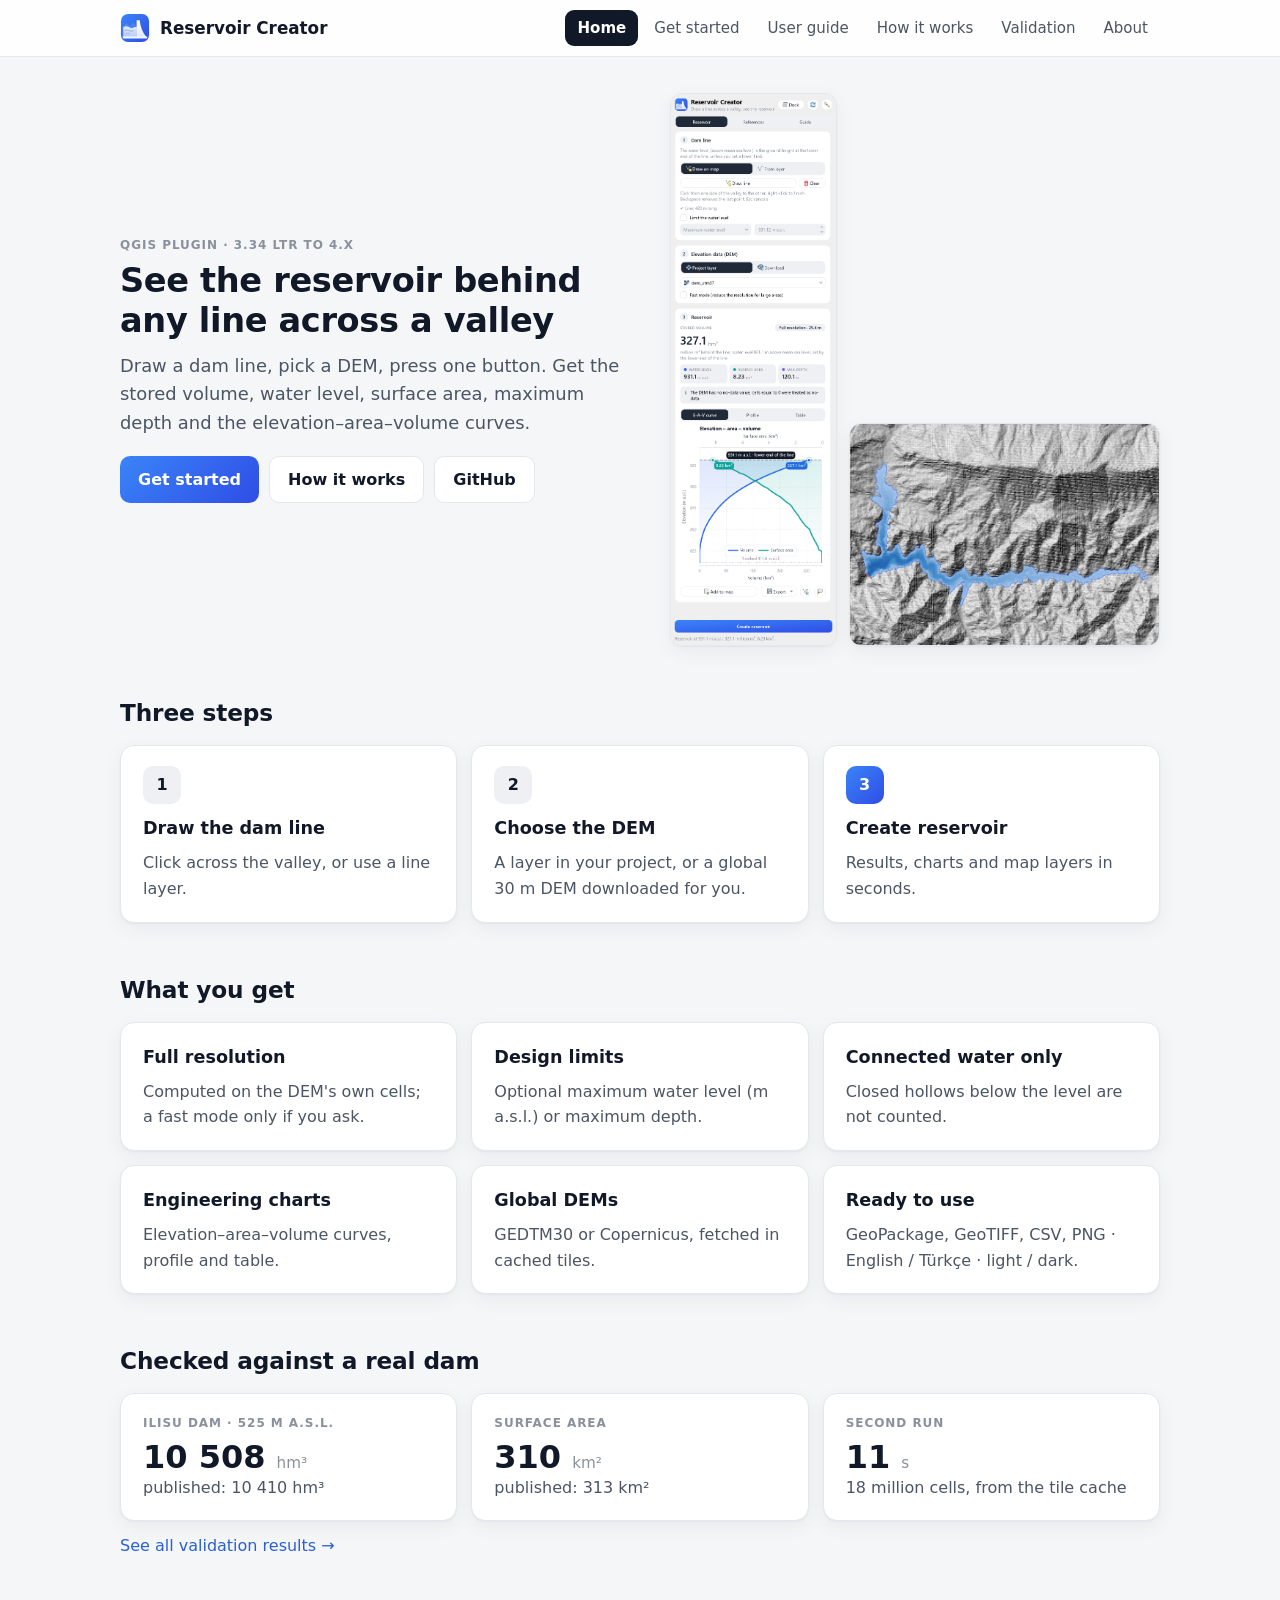
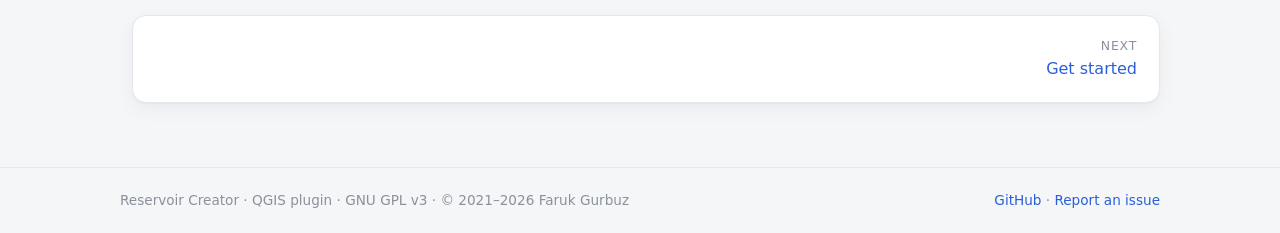
==== docs/index.html @ 97a5f7b3 "Add GitHub Pages documentation site; shorten README - docs/: six static pages (home, get started, us" ====
<!doctype html>
<html lang="en">
<head>
<meta charset="utf-8">
<meta name="viewport" content="width=device-width, initial-scale=1">
<title>Reservoir Creator</title>
<meta name="description" content="Draw a line across a valley in QGIS and get the reservoir behind it.">
<link rel="icon" href="assets/logo.svg" type="image/svg+xml">
<link rel="stylesheet" href="assets/style.css">
</head>
<body>
<header class="topbar"><div class="inner">
  <a class="brand" href="index.html"><img src="assets/logo.svg" alt="">Reservoir Creator</a>
  <nav class="nav"><a href="index.html" class="active">Home</a><a href="getting-started.html">Get started</a><a href="guide.html">User guide</a><a href="how-it-works.html">How it works</a><a href="validation.html">Validation</a><a href="about.html">About</a></nav>
</div></header>
<main>
<section class="hero">
  <div>
    <div class="eyebrow">QGIS plugin · 3.34 LTR to 4.x</div>
    <h1>See the reservoir behind any line across a valley</h1>
    <p class="lead">Draw a dam line, pick a DEM, press one button. Get the stored volume, water
    level, surface area, maximum depth and the elevation–area–volume curves.</p>
    <div class="actions">
      <a class="btn primary" href="getting-started.html">Get started</a>
      <a class="btn" href="how-it-works.html">How it works</a>
      <a class="btn" href="https://github.com/gurbuzf/reservoir_creator">GitHub</a>
    </div>
  </div>
  <div class="hero-art">
    <img src="images/panel_curve.png" alt="The Reservoir Creator panel">
    <img src="images/map.jpg" alt="A computed reservoir on a hillshade">
  </div>
</section>

<h2>Three steps</h2>
<div class="grid g3">
  <div class="card"><div class="ico">1</div><h3>Draw the dam line</h3>
    <p>Click across the valley, or use a line layer.</p></div>
  <div class="card"><div class="ico">2</div><h3>Choose the DEM</h3>
    <p>A layer in your project, or a global 30 m DEM downloaded for you.</p></div>
  <div class="card"><div class="ico accent">3</div><h3>Create reservoir</h3>
    <p>Results, charts and map layers in seconds.</p></div>
</div>

<h2>What you get</h2>
<div class="grid g3">
  <div class="card"><h3>Full resolution</h3><p>Computed on the DEM's own cells; a fast mode only if you ask.</p></div>
  <div class="card"><h3>Design limits</h3><p>Optional maximum water level (m a.s.l.) or maximum depth.</p></div>
  <div class="card"><h3>Connected water only</h3><p>Closed hollows below the level are not counted.</p></div>
  <div class="card"><h3>Engineering charts</h3><p>Elevation–area–volume curves, profile and table.</p></div>
  <div class="card"><h3>Global DEMs</h3><p>GEDTM30 or Copernicus, fetched in cached tiles.</p></div>
  <div class="card"><h3>Ready to use</h3><p>GeoPackage, GeoTIFF, CSV, PNG · English / Türkçe · light / dark.</p></div>
</div>

<h2>Checked against a real dam</h2>
<div class="grid g3">
  <div class="card"><div class="eyebrow">Ilısu Dam · 525 m a.s.l.</div>
    <div class="stat">10 508 <small>hm³</small></div><p>published: 10 410 hm³</p></div>
  <div class="card"><div class="eyebrow">Surface area</div>
    <div class="stat">310 <small>km²</small></div><p>published: 313 km²</p></div>
  <div class="card"><div class="eyebrow">Second run</div>
    <div class="stat">11 <small>s</small></div><p>18 million cells, from the tile cache</p></div>
</div>
<p style="margin-top:12px"><a href="validation.html">See all validation results →</a></p>
<div class="pager"><span></span><a class="card next" href="getting-started.html"><small>Next</small>Get started</a></div>
</main>
<footer><div class="inner">
  <span>Reservoir Creator · QGIS plugin · GNU GPL v3 · © 2021–2026 Faruk Gurbuz</span>
  <span><a href="https://github.com/gurbuzf/reservoir_creator">GitHub</a> · <a href="https://github.com/gurbuzf/reservoir_creator/issues">Report an issue</a></span>
</div></footer>
</body>
</html>
---- docs/assets/style.css ----
/* Reservoir Creator documentation - shared styles (light / dark) */
:root {
  --bg: #f5f6f8; --surface: #ffffff; --track: #eef0f3; --border: #e4e7eb;
  --ink: #111827; --ink2: #4b5563; --muted: #8a919c;
  --accent: #3a84f7; --accent2: #2f4de6; --accent-ink: #2a5fd6;
  --water: #2563eb; --area: #0fa39a; --earth: #b58b63; --warn: #e8a100;
  --code: #f3f4f6; --radius: 14px;
  --shadow: 0 1px 2px rgba(17, 24, 39, .04), 0 6px 20px rgba(17, 24, 39, .05);
}
@media (prefers-color-scheme: dark) {
  :root {
    --bg: #14171c; --surface: #1d2127; --track: #262b33; --border: #313740;
    --ink: #eef0f3; --ink2: #c2c7cf; --muted: #8b93a0;
    --accent: #4a8ff8; --accent2: #4059ee; --accent-ink: #7eb0fb;
    --water: #4f8df7; --area: #22b8ad; --code: #262b33;
    --shadow: 0 1px 2px rgba(0, 0, 0, .3), 0 6px 20px rgba(0, 0, 0, .25);
  }
}
* { box-sizing: border-box; }
html { scroll-behavior: smooth; }
body {
  margin: 0; background: var(--bg); color: var(--ink);
  font: 16px/1.6 "Segoe UI", Inter, system-ui, -apple-system, Roboto, Helvetica, Arial, sans-serif;
}
img { max-width: 100%; height: auto; display: block; }
a { color: var(--accent-ink); text-decoration: none; }
a:hover { text-decoration: underline; }
code { background: var(--code); padding: 1px 6px; border-radius: 6px; font-size: .9em; }
pre { background: var(--code); padding: 14px 16px; border-radius: 10px; overflow-x: auto;
      font-size: .88em; line-height: 1.5; margin: 0; }
pre code { background: none; padding: 0; }

/* top bar */
.topbar { position: sticky; top: 0; z-index: 10; background: color-mix(in srgb, var(--surface) 88%, transparent);
          backdrop-filter: blur(10px); border-bottom: 1px solid var(--border); }
.topbar .inner { max-width: 1080px; margin: 0 auto; padding: 10px 20px; display: flex;
                 align-items: center; gap: 18px; flex-wrap: wrap; }
.brand { display: flex; align-items: center; gap: 10px; font-weight: 700; color: var(--ink);
         font-size: 1.05rem; margin-right: auto; }
.brand:hover { text-decoration: none; }
.brand img { width: 30px; height: 30px; }
.nav { display: flex; gap: 4px; flex-wrap: wrap; }
.nav a { color: var(--ink2); padding: 6px 12px; border-radius: 9px; font-size: .94rem; }
.nav a:hover { background: var(--track); text-decoration: none; color: var(--ink); }
.nav a.active { background: var(--ink); color: var(--surface); font-weight: 600; }
.lang-hint { font-size: .8rem; color: var(--muted); }

/* page */
main { max-width: 1080px; margin: 0 auto; padding: 36px 20px 64px; }
.narrow { max-width: 820px; margin: 0 auto; }
h1 { font-size: 2.1rem; line-height: 1.2; margin: 0 0 10px; letter-spacing: -.01em; }
h2 { font-size: 1.45rem; margin: 48px 0 14px; letter-spacing: -.005em; }
h3 { font-size: 1.1rem; margin: 26px 0 8px; }
p { margin: 0 0 12px; color: var(--ink2); }
.lead { font-size: 1.12rem; color: var(--ink2); max-width: 720px; }
.eyebrow { text-transform: uppercase; letter-spacing: .08em; font-size: .75rem; font-weight: 700;
           color: var(--muted); margin-bottom: 6px; }
ul.clean { padding-left: 1.1rem; margin: 0 0 12px; color: var(--ink2); }
ul.clean li { margin: 3px 0; }

/* buttons */
.btn { display: inline-flex; align-items: center; gap: 8px; padding: 10px 18px; border-radius: 10px;
       font-weight: 600; border: 1px solid var(--border); color: var(--ink); background: var(--surface); }
.btn:hover { text-decoration: none; background: var(--track); }
.btn.primary { color: #fff; border: none; background: linear-gradient(135deg, var(--accent), var(--accent2)); }
.btn.primary:hover { filter: brightness(1.06); background: linear-gradient(135deg, var(--accent), var(--accent2)); }
.actions { display: flex; gap: 10px; flex-wrap: wrap; margin: 18px 0 0; }

/* hero */
.hero { display: grid; grid-template-columns: 1.05fr 1fr; gap: 36px; align-items: center; }
.hero-art { display: grid; grid-template-columns: 34% 1fr; gap: 12px; align-items: end; }
.hero-art img { border-radius: 12px; box-shadow: var(--shadow); border: 1px solid var(--border); }
@media (max-width: 860px) { .hero { grid-template-columns: 1fr; } }

/* cards and grids */
.card { background: var(--surface); border: 1px solid var(--border); border-radius: var(--radius);
        padding: 20px 22px; box-shadow: var(--shadow); }
.grid { display: grid; gap: 14px; }
.g2 { grid-template-columns: repeat(2, 1fr); }
.g3 { grid-template-columns: repeat(3, 1fr); }
@media (max-width: 760px) { .g2, .g3 { grid-template-columns: 1fr; } }
.card h3 { margin-top: 0; }
.card p:last-child { margin-bottom: 0; }
.ico { width: 38px; height: 38px; border-radius: 10px; display: grid; place-items: center;
       background: var(--track); color: var(--ink); font-weight: 700; margin-bottom: 10px; }
.ico.accent { background: linear-gradient(135deg, var(--accent), var(--accent2)); color: #fff; }

/* numbered steps */
.steps { counter-reset: s; display: grid; gap: 12px; }
.step { counter-increment: s; position: relative; padding: 16px 18px 16px 62px; }
.step::before { content: counter(s); position: absolute; left: 18px; top: 16px; width: 30px; height: 30px;
                border-radius: 50%; display: grid; place-items: center; font-weight: 700; font-size: .9rem;
                background: var(--ink); color: var(--surface); }
.step h3 { margin: 2px 0 4px; font-size: 1.02rem; }
.step p { margin: 0; }

/* figures */
figure { margin: 18px 0; }
figure img { border-radius: 12px; border: 1px solid var(--border); background: #fff; }
figcaption { font-size: .88rem; color: var(--muted); margin-top: 8px; text-align: center; }
.shots { display: grid; grid-template-columns: repeat(3, 1fr); gap: 14px; align-items: start; }
.shots figure { margin: 0; }
@media (max-width: 760px) { .shots { grid-template-columns: 1fr; } }
.flow { background: var(--surface); border: 1px solid var(--border); border-radius: var(--radius);
        padding: 18px; box-shadow: var(--shadow); overflow-x: auto; }
.flow svg { display: block; margin: 0 auto; max-width: 100%; height: auto; }

/* callouts, tables, formulas */
.note { border-radius: 12px; padding: 12px 16px; background: var(--track); color: var(--ink2);
        margin: 14px 0; font-size: .96rem; }
.note.warn { background: color-mix(in srgb, var(--warn) 14%, transparent); }
.note b { color: var(--ink); }
.formula { font-family: "Cambria Math", "STIX Two Math", "Times New Roman", serif; font-size: 1.12rem;
           background: var(--surface); border: 1px solid var(--border); border-radius: 12px;
           padding: 12px 16px; margin: 10px 0 14px; color: var(--ink); text-align: center; }
table { width: 100%; border-collapse: collapse; background: var(--surface); border-radius: 12px;
        overflow: hidden; border: 1px solid var(--border); font-size: .95rem; }
th, td { padding: 10px 14px; text-align: left; border-bottom: 1px solid var(--border); }
th { color: var(--muted); font-weight: 600; font-size: .85rem; text-transform: uppercase; letter-spacing: .04em; }
tr:last-child td { border-bottom: none; }
td.num { text-align: right; font-variant-numeric: tabular-nums; }
.stat { font-size: 2rem; font-weight: 700; color: var(--ink); line-height: 1.1; }
.stat small { font-size: .95rem; color: var(--muted); font-weight: 500; }
.chip { display: inline-block; padding: 2px 10px; border-radius: 999px; background: var(--track);
        color: var(--ink2); font-size: .82rem; font-weight: 600; margin: 0 4px 4px 0; }

/* page footer + prev/next */
.pager { display: flex; justify-content: space-between; gap: 12px; margin-top: 56px; flex-wrap: wrap; }
.pager a { flex: 1; min-width: 220px; }
.pager small { display: block; color: var(--muted); font-size: .78rem; text-transform: uppercase; letter-spacing: .06em; }
.pager .next { text-align: right; }
footer { border-top: 1px solid var(--border); color: var(--muted); font-size: .85rem; }
footer .inner { max-width: 1080px; margin: 0 auto; padding: 22px 20px; display: flex; gap: 14px;
                justify-content: space-between; flex-wrap: wrap; }

/* flowchart colours (used inside inline SVG) */
.fc-box { fill: var(--surface); stroke: var(--border); stroke-width: 1.5; }
.fc-user { fill: var(--track); stroke: none; }
.fc-key { fill: url(#fcgrad); stroke: none; }
.fc-dec { fill: var(--surface); stroke: var(--accent); stroke-width: 1.6; }
.fc-t { fill: var(--ink); font: 600 14px "Segoe UI", system-ui, sans-serif; }
.fc-s { fill: var(--muted); font: 12.5px "Segoe UI", system-ui, sans-serif; }
.fc-w { fill: #fff; font: 700 14px "Segoe UI", system-ui, sans-serif; }
.fc-ws { fill: rgba(255, 255, 255, .85); font: 12.5px "Segoe UI", system-ui, sans-serif; }
.fc-arrow { stroke: var(--muted); stroke-width: 1.6; fill: none; }
.fc-lbl { fill: var(--accent-ink); font: 700 12px "Segoe UI", system-ui, sans-serif; }
.fc-head { fill: var(--muted); font: 700 11.5px "Segoe UI", system-ui, sans-serif; letter-spacing: .08em; }

/* small screens: grid columns may shrink below their images' size; wide tables scroll */
.grid > *, .shots > *, .hero > *, .hero-art > * { min-width: 0; }
.g2 { grid-template-columns: repeat(2, minmax(0, 1fr)); }
.g3 { grid-template-columns: repeat(3, minmax(0, 1fr)); }
@media (max-width: 760px) {
  .g2, .g3 { grid-template-columns: minmax(0, 1fr); }
  h1 { font-size: 1.7rem; }
  table { display: block; overflow-x: auto; }
  .formula { font-size: 1rem; overflow-x: auto; }
}
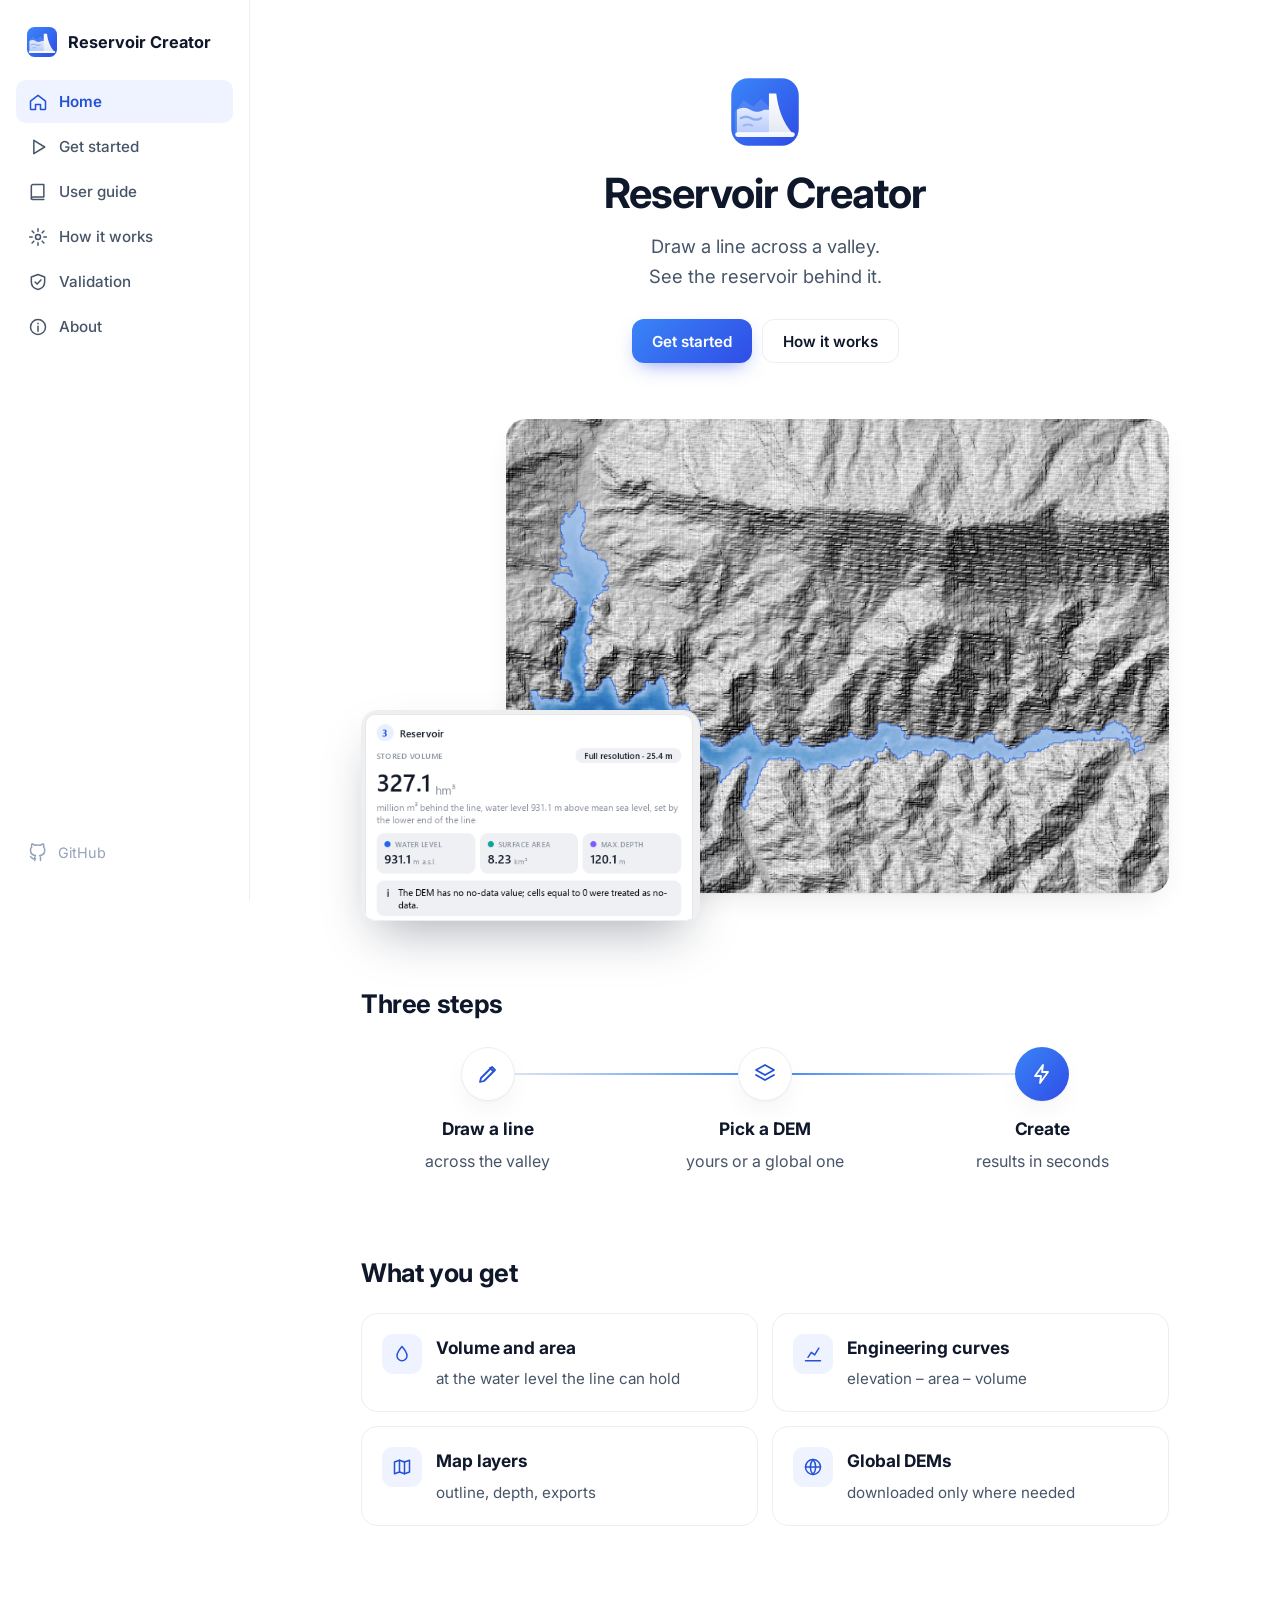
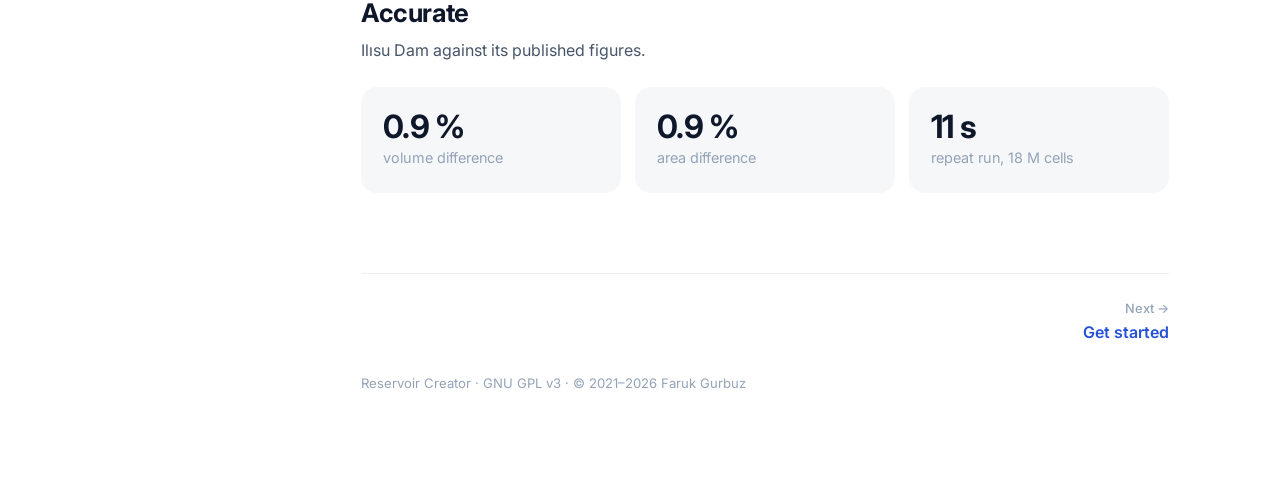
==== commit 0738a16d: "Coherent blue colour roles; docs site redesign; links to the site Plugin - One blue family: gradient" ====
--- a/docs/index.html
+++ b/docs/index.html
@@ -4,69 +4,60 @@
 <meta charset="utf-8">
 <meta name="viewport" content="width=device-width, initial-scale=1">
 <title>Reservoir Creator</title>
-<meta name="description" content="Draw a line across a valley in QGIS and get the reservoir behind it.">
+<meta name="description" content="Draw a line across a valley in QGIS and see the reservoir behind it.">
 <link rel="icon" href="assets/logo.svg" type="image/svg+xml">
+<link rel="preconnect" href="https://fonts.googleapis.com">
+<link rel="preconnect" href="https://fonts.gstatic.com" crossorigin>
+<link href="https://fonts.googleapis.com/css2?family=Inter:wght@400;500;600;700&display=swap" rel="stylesheet">
 <link rel="stylesheet" href="assets/style.css">
 </head>
 <body>
-<header class="topbar"><div class="inner">
-  <a class="brand" href="index.html"><img src="assets/logo.svg" alt="">Reservoir Creator</a>
-  <nav class="nav"><a href="index.html" class="active">Home</a><a href="getting-started.html">Get started</a><a href="guide.html">User guide</a><a href="how-it-works.html">How it works</a><a href="validation.html">Validation</a><a href="about.html">About</a></nav>
-</div></header>
-<main>
+<div class="shell">
+<aside class="side">
+  <a class="brand" href="index.html"><img src="assets/logo.svg" alt=""><span>Reservoir Creator</span></a>
+  <nav class="nav"><a href="index.html" class="active"><svg class="i" viewBox="0 0 24 24" aria-hidden="true"><path d="M3 11l9-7 9 7v9a1 1 0 0 1-1 1h-5v-6H9v6H4a1 1 0 0 1-1-1z"/></svg><span>Home</span></a><a href="getting-started.html"><svg class="i" viewBox="0 0 24 24" aria-hidden="true"><path d="M7 4l13 8-13 8z"/></svg><span>Get started</span></a><a href="guide.html"><svg class="i" viewBox="0 0 24 24" aria-hidden="true"><path d="M4 5a2 2 0 0 1 2-2h13v15H6a2 2 0 0 0-2 2z"/><path d="M4 20a2 2 0 0 0 2 1h13"/></svg><span>User guide</span></a><a href="how-it-works.html"><svg class="i" viewBox="0 0 24 24" aria-hidden="true"><circle cx="12" cy="12" r="3"/><path d="M12 2v3M12 19v3M2 12h3M19 12h3M4.9 4.9l2.1 2.1M17 17l2.1 2.1M19.1 4.9L17 7M7 17l-2.1 2.1"/></svg><span>How it works</span></a><a href="validation.html"><svg class="i" viewBox="0 0 24 24" aria-hidden="true"><path d="M12 3l8 3v6c0 5-3.5 8-8 9-4.5-1-8-4-8-9V6z"/><path d="M8.5 12l2.5 2.5 4.5-5"/></svg><span>Validation</span></a><a href="about.html"><svg class="i" viewBox="0 0 24 24" aria-hidden="true"><circle cx="12" cy="12" r="9"/><path d="M12 11v6M12 7.5v.5"/></svg><span>About</span></a></nav>
+  <div class="foot"><a href="https://github.com/gurbuzf/reservoir_creator"><svg class="i" viewBox="0 0 24 24" aria-hidden="true"><path d="M9 19c-4 1.5-4-2-6-2.5M15 21v-3.5a3 3 0 0 0-.9-2.4c3-.3 6-1.4 6-6.6a5 5 0 0 0-1.4-3.6 4.7 4.7 0 0 0-.1-3.6s-1.1-.3-3.7 1.4a12.7 12.7 0 0 0-6.6 0C5.7 1 4.6 1.3 4.6 1.3a4.7 4.7 0 0 0-.1 3.6A5 5 0 0 0 3 8.5c0 5.2 3 6.3 6 6.6a3 3 0 0 0-.9 2.3V21"/></svg>GitHub</a></div>
+</aside>
+<main class="page">
 <section class="hero">
-  <div>
-    <div class="eyebrow">QGIS plugin · 3.34 LTR to 4.x</div>
-    <h1>See the reservoir behind any line across a valley</h1>
-    <p class="lead">Draw a dam line, pick a DEM, press one button. Get the stored volume, water
-    level, surface area, maximum depth and the elevation–area–volume curves.</p>
-    <div class="actions">
-      <a class="btn primary" href="getting-started.html">Get started</a>
-      <a class="btn" href="how-it-works.html">How it works</a>
-      <a class="btn" href="https://github.com/gurbuzf/reservoir_creator">GitHub</a>
-    </div>
-  </div>
-  <div class="hero-art">
-    <img src="images/panel_curve.png" alt="The Reservoir Creator panel">
-    <img src="images/map.jpg" alt="A computed reservoir on a hillshade">
+  <img class="logo" src="assets/logo.svg" alt="">
+  <h1>Reservoir Creator</h1>
+  <p class="sub">Draw a line across a valley.<br>See the reservoir behind it.</p>
+  <div class="btns">
+    <a class="btn primary" href="getting-started.html">Get started</a>
+    <a class="btn" href="how-it-works.html">How it works</a>
   </div>
 </section>
+<div class="showcase">
+  <img class="map" src="images/map.jpg" alt="A reservoir computed on a hillshade">
+  <img class="float" src="images/crop_results.png" alt="The results in the panel">
+</div>
 
-<h2>Three steps</h2>
-<div class="grid g3">
-  <div class="card"><div class="ico">1</div><h3>Draw the dam line</h3>
-    <p>Click across the valley, or use a line layer.</p></div>
-  <div class="card"><div class="ico">2</div><h3>Choose the DEM</h3>
-    <p>A layer in your project, or a global 30 m DEM downloaded for you.</p></div>
-  <div class="card"><div class="ico accent">3</div><h3>Create reservoir</h3>
-    <p>Results, charts and map layers in seconds.</p></div>
+<h2 style="margin-top:96px">Three steps</h2>
+<div class="flow3">
+  <div><div class="bubble"><svg class="i" viewBox="0 0 24 24" aria-hidden="true"><path d="M4 20l4-1 11-11-3-3L5 16z"/><path d="M14 6l3 3"/></svg></div><h3>Draw a line</h3><p>across the valley</p></div>
+  <div><div class="bubble"><svg class="i" viewBox="0 0 24 24" aria-hidden="true"><path d="M12 3l9 5-9 5-9-5z"/><path d="M3 13l9 5 9-5"/></svg></div><h3>Pick a DEM</h3><p>yours or a global one</p></div>
+  <div><div class="bubble on"><svg class="i" viewBox="0 0 24 24" aria-hidden="true"><path d="M13 3L5 14h6l-1 7 8-11h-6z"/></svg></div><h3>Create</h3><p>results in seconds</p></div>
 </div>
 
 <h2>What you get</h2>
-<div class="grid g3">
-  <div class="card"><h3>Full resolution</h3><p>Computed on the DEM's own cells; a fast mode only if you ask.</p></div>
-  <div class="card"><h3>Design limits</h3><p>Optional maximum water level (m a.s.l.) or maximum depth.</p></div>
-  <div class="card"><h3>Connected water only</h3><p>Closed hollows below the level are not counted.</p></div>
-  <div class="card"><h3>Engineering charts</h3><p>Elevation–area–volume curves, profile and table.</p></div>
-  <div class="card"><h3>Global DEMs</h3><p>GEDTM30 or Copernicus, fetched in cached tiles.</p></div>
-  <div class="card"><h3>Ready to use</h3><p>GeoPackage, GeoTIFF, CSV, PNG · English / Türkçe · light / dark.</p></div>
+<div class="tiles">
+  <div class="tile"><div class="ic"><svg class="i" viewBox="0 0 24 24" aria-hidden="true"><path d="M12 3s6 7 6 11a6 6 0 0 1-12 0c0-4 6-11 6-11z"/></svg></div><div><h3>Volume and area</h3><p>at the water level the line can hold</p></div></div>
+  <div class="tile"><div class="ic"><svg class="i" viewBox="0 0 24 24" aria-hidden="true"><path d="M3 20h18"/><path d="M6 16l4-6 4 3 5-8"/></svg></div><div><h3>Engineering curves</h3><p>elevation – area – volume</p></div></div>
+  <div class="tile"><div class="ic"><svg class="i" viewBox="0 0 24 24" aria-hidden="true"><path d="M9 4L3 6v14l6-2 6 2 6-2V4l-6 2z"/><path d="M9 4v14M15 6v14"/></svg></div><div><h3>Map layers</h3><p>outline, depth, exports</p></div></div>
+  <div class="tile"><div class="ic"><svg class="i" viewBox="0 0 24 24" aria-hidden="true"><circle cx="12" cy="12" r="9"/><path d="M3 12h18M12 3a14 14 0 0 1 0 18M12 3a14 14 0 0 0 0 18"/></svg></div><div><h3>Global DEMs</h3><p>downloaded only where needed</p></div></div>
 </div>
 
-<h2>Checked against a real dam</h2>
-<div class="grid g3">
-  <div class="card"><div class="eyebrow">Ilısu Dam · 525 m a.s.l.</div>
-    <div class="stat">10 508 <small>hm³</small></div><p>published: 10 410 hm³</p></div>
-  <div class="card"><div class="eyebrow">Surface area</div>
-    <div class="stat">310 <small>km²</small></div><p>published: 313 km²</p></div>
-  <div class="card"><div class="eyebrow">Second run</div>
-    <div class="stat">11 <small>s</small></div><p>18 million cells, from the tile cache</p></div>
+<h2>Accurate</h2>
+<p>Ilısu Dam against its published figures.</p>
+<div class="stats">
+  <div class="stat"><b>0.9 %</b><span>volume difference</span></div>
+  <div class="stat"><b>0.9 %</b><span>area difference</span></div>
+  <div class="stat"><b>11 s</b><span>repeat run, 18 M cells</span></div>
 </div>
-<p style="margin-top:12px"><a href="validation.html">See all validation results →</a></p>
-<div class="pager"><span></span><a class="card next" href="getting-started.html"><small>Next</small>Get started</a></div>
+<div class="pager"><a class="next" href="getting-started.html"><small>Next →</small>Get started</a></div>
+<p class="legal">Reservoir Creator · GNU GPL v3 · © 2021–2026 Faruk Gurbuz</p>
 </main>
-<footer><div class="inner">
-  <span>Reservoir Creator · QGIS plugin · GNU GPL v3 · © 2021–2026 Faruk Gurbuz</span>
-  <span><a href="https://github.com/gurbuzf/reservoir_creator">GitHub</a> · <a href="https://github.com/gurbuzf/reservoir_creator/issues">Report an issue</a></span>
-</div></footer>
+</div>
 </body>
 </html>
--- a/docs/assets/style.css
+++ b/docs/assets/style.css
@@ -1,158 +1,193 @@
-/* Reservoir Creator documentation - shared styles (light / dark) */
+/* Reservoir Creator docs - clean sidebar layout, light / dark, mobile */
 :root {
-  --bg: #f5f6f8; --surface: #ffffff; --track: #eef0f3; --border: #e4e7eb;
-  --ink: #111827; --ink2: #4b5563; --muted: #8a919c;
-  --accent: #3a84f7; --accent2: #2f4de6; --accent-ink: #2a5fd6;
-  --water: #2563eb; --area: #0fa39a; --earth: #b58b63; --warn: #e8a100;
-  --code: #f3f4f6; --radius: 14px;
-  --shadow: 0 1px 2px rgba(17, 24, 39, .04), 0 6px 20px rgba(17, 24, 39, .05);
+  --bg: #ffffff; --soft: #f6f7f9; --line: #eceef2; --card: #ffffff;
+  --ink: #0f172a; --ink2: #475569; --muted: #94a3b8;
+  --a1: #3a84f7; --a2: #2f4de6; --tint: #eef3ff; --tint-ink: #2451d6;
+  --water: #2563eb; --area: #0fa39a; --earth: #b58b63;
+  --r: 16px;
+  --shadow: 0 1px 2px rgba(15, 23, 42, .04), 0 12px 32px -12px rgba(15, 23, 42, .12);
 }
 @media (prefers-color-scheme: dark) {
   :root {
-    --bg: #14171c; --surface: #1d2127; --track: #262b33; --border: #313740;
-    --ink: #eef0f3; --ink2: #c2c7cf; --muted: #8b93a0;
-    --accent: #4a8ff8; --accent2: #4059ee; --accent-ink: #7eb0fb;
-    --water: #4f8df7; --area: #22b8ad; --code: #262b33;
-    --shadow: 0 1px 2px rgba(0, 0, 0, .3), 0 6px 20px rgba(0, 0, 0, .25);
+    --bg: #0f1216; --soft: #151a20; --line: #232a33; --card: #161b22;
+    --ink: #eef1f5; --ink2: #b4bdc9; --muted: #7c8796;
+    --a1: #4a8ff8; --a2: #4059ee; --tint: #1c2744; --tint-ink: #a9c4ff;
+    --water: #4f8df7; --area: #22b8ad;
+    --shadow: 0 1px 2px rgba(0, 0, 0, .4), 0 12px 32px -12px rgba(0, 0, 0, .6);
   }
 }
 * { box-sizing: border-box; }
 html { scroll-behavior: smooth; }
-body {
-  margin: 0; background: var(--bg); color: var(--ink);
-  font: 16px/1.6 "Segoe UI", Inter, system-ui, -apple-system, Roboto, Helvetica, Arial, sans-serif;
+body { margin: 0; background: var(--bg); color: var(--ink);
+       font: 16px/1.65 Inter, "Segoe UI", system-ui, -apple-system, Roboto, Arial, sans-serif;
+       -webkit-font-smoothing: antialiased; }
+img { max-width: 100%; height: auto; display: block; }
+a { color: var(--tint-ink); text-decoration: none; }
+a:hover { text-decoration: underline; }
+code { font: .88em ui-monospace, "Cascadia Code", Consolas, monospace; background: var(--soft);
+       border: 1px solid var(--line); padding: 1px 6px; border-radius: 6px; }
+pre { margin: 0; padding: 16px 18px; background: var(--soft); border: 1px solid var(--line);
+      border-radius: 12px; overflow-x: auto; }
+pre code { background: none; border: 0; padding: 0; }
+svg.i { width: 20px; height: 20px; fill: none; stroke: currentColor; stroke-width: 1.8;
+        stroke-linecap: round; stroke-linejoin: round; flex: none; }
+
+/* ------------------------------------------------ shell: sidebar + page */
+.shell { display: grid; grid-template-columns: 250px minmax(0, 1fr); min-height: 100vh; }
+.side { position: sticky; top: 0; height: 100vh; padding: 26px 16px; border-right: 1px solid var(--line);
+        display: flex; flex-direction: column; gap: 22px; background: var(--bg); }
+.brand { display: flex; align-items: center; gap: 10px; color: var(--ink); font-weight: 700;
+         font-size: 1.02rem; padding: 0 10px; }
+.brand:hover { text-decoration: none; }
+.brand img { width: 32px; height: 32px; }
+.nav { display: flex; flex-direction: column; gap: 2px; }
+.nav a { display: flex; align-items: center; gap: 11px; padding: 9px 12px; border-radius: 10px;
+         color: var(--ink2); font-size: .95rem; font-weight: 500; }
+.nav a:hover { background: var(--soft); color: var(--ink); text-decoration: none; }
+.nav a.active { background: var(--tint); color: var(--tint-ink); font-weight: 600; }
+.side .foot { margin-top: auto; }
+.side .foot a { display: flex; align-items: center; gap: 10px; padding: 9px 12px; color: var(--muted);
+                font-size: .9rem; border-radius: 10px; }
+.side .foot a:hover { background: var(--soft); color: var(--ink); text-decoration: none; }
+.page { padding: 64px 56px 80px; max-width: 920px; width: 100%; margin: 0 auto; }
+@media (max-width: 900px) {
+  .shell { grid-template-columns: minmax(0, 1fr); }
+  .side { position: sticky; z-index: 5; height: auto; flex-direction: row; align-items: center;
+          padding: 10px 12px; border-right: 0; border-bottom: 1px solid var(--line); gap: 8px; }
+  .brand span, .side .foot { display: none; }
+  .nav { flex-direction: row; overflow-x: auto; scrollbar-width: none; }
+  .nav a { white-space: nowrap; padding: 7px 10px; }
+  .nav a svg { display: none; }
+  .page { padding: 36px 18px 60px; }
 }
-img { max-width: 100%; height: auto; display: block; }
-a { color: var(--accent-ink); text-decoration: none; }
-a:hover { text-decoration: underline; }
-code { background: var(--code); padding: 1px 6px; border-radius: 6px; font-size: .9em; }
-pre { background: var(--code); padding: 14px 16px; border-radius: 10px; overflow-x: auto;
-      font-size: .88em; line-height: 1.5; margin: 0; }
-pre code { background: none; padding: 0; }
 
-/* top bar */
-.topbar { position: sticky; top: 0; z-index: 10; background: color-mix(in srgb, var(--surface) 88%, transparent);
-          backdrop-filter: blur(10px); border-bottom: 1px solid var(--border); }
-.topbar .inner { max-width: 1080px; margin: 0 auto; padding: 10px 20px; display: flex;
-                 align-items: center; gap: 18px; flex-wrap: wrap; }
-.brand { display: flex; align-items: center; gap: 10px; font-weight: 700; color: var(--ink);
-         font-size: 1.05rem; margin-right: auto; }
-.brand:hover { text-decoration: none; }
-.brand img { width: 30px; height: 30px; }
-.nav { display: flex; gap: 4px; flex-wrap: wrap; }
-.nav a { color: var(--ink2); padding: 6px 12px; border-radius: 9px; font-size: .94rem; }
-.nav a:hover { background: var(--track); text-decoration: none; color: var(--ink); }
-.nav a.active { background: var(--ink); color: var(--surface); font-weight: 600; }
-.lang-hint { font-size: .8rem; color: var(--muted); }
+/* ------------------------------------------------------------ type */
+.kicker { color: var(--tint-ink); font-weight: 600; font-size: .85rem; margin-bottom: 8px; }
+h1 { font-size: 2.6rem; line-height: 1.12; letter-spacing: -.025em; margin: 0 0 14px; }
+h2 { font-size: 1.6rem; line-height: 1.2; letter-spacing: -.015em; margin: 72px 0 8px; }
+h3 { font-size: 1.08rem; margin: 0 0 4px; letter-spacing: -.005em; }
+p { margin: 0 0 12px; color: var(--ink2); }
+.sub { font-size: 1.15rem; color: var(--ink2); max-width: 620px; margin-bottom: 28px; }
+.muted { color: var(--muted); }
+@media (max-width: 900px) { h1 { font-size: 2rem; } h2 { margin-top: 52px; } }
 
-/* page */
-main { max-width: 1080px; margin: 0 auto; padding: 36px 20px 64px; }
-.narrow { max-width: 820px; margin: 0 auto; }
-h1 { font-size: 2.1rem; line-height: 1.2; margin: 0 0 10px; letter-spacing: -.01em; }
-h2 { font-size: 1.45rem; margin: 48px 0 14px; letter-spacing: -.005em; }
-h3 { font-size: 1.1rem; margin: 26px 0 8px; }
-p { margin: 0 0 12px; color: var(--ink2); }
-.lead { font-size: 1.12rem; color: var(--ink2); max-width: 720px; }
-.eyebrow { text-transform: uppercase; letter-spacing: .08em; font-size: .75rem; font-weight: 700;
-           color: var(--muted); margin-bottom: 6px; }
-ul.clean { padding-left: 1.1rem; margin: 0 0 12px; color: var(--ink2); }
-ul.clean li { margin: 3px 0; }
+/* ---------------------------------------------------------- buttons */
+.btns { display: flex; gap: 10px; flex-wrap: wrap; }
+.btn { display: inline-flex; align-items: center; gap: 8px; height: 44px; padding: 0 20px;
+       border-radius: 12px; font-weight: 600; font-size: .95rem; color: var(--ink);
+       border: 1px solid var(--line); background: var(--card); }
+.btn:hover { text-decoration: none; background: var(--soft); }
+.btn.primary { color: #fff; border: 0; background: linear-gradient(135deg, var(--a1), var(--a2));
+               box-shadow: 0 8px 20px -8px rgba(47, 77, 230, .6); }
+.btn.primary:hover { filter: brightness(1.07); }
 
-/* buttons */
-.btn { display: inline-flex; align-items: center; gap: 8px; padding: 10px 18px; border-radius: 10px;
-       font-weight: 600; border: 1px solid var(--border); color: var(--ink); background: var(--surface); }
-.btn:hover { text-decoration: none; background: var(--track); }
-.btn.primary { color: #fff; border: none; background: linear-gradient(135deg, var(--accent), var(--accent2)); }
-.btn.primary:hover { filter: brightness(1.06); background: linear-gradient(135deg, var(--accent), var(--accent2)); }
-.actions { display: flex; gap: 10px; flex-wrap: wrap; margin: 18px 0 0; }
+/* ------------------------------------------------------------ home */
+.hero { text-align: center; padding-top: 12px; }
+.hero .logo { width: 72px; height: 72px; margin: 0 auto 22px; }
+.hero .sub { margin: 0 auto 28px; }
+.hero .btns { justify-content: center; }
+.showcase { position: relative; margin: 56px 0 0; padding-left: 18%; }
+.showcase .map { border-radius: 20px; box-shadow: var(--shadow); }
+.showcase .float { position: absolute; left: 0; bottom: -28px; width: 42%; border-radius: 16px;
+                   box-shadow: 0 24px 48px -16px rgba(15, 23, 42, .35); border: 1px solid var(--line); }
+@media (max-width: 700px) { .showcase { padding-left: 0; } .showcase .float { position: static; width: 100%; margin-top: 14px; } }
 
-/* hero */
-.hero { display: grid; grid-template-columns: 1.05fr 1fr; gap: 36px; align-items: center; }
-.hero-art { display: grid; grid-template-columns: 34% 1fr; gap: 12px; align-items: end; }
-.hero-art img { border-radius: 12px; box-shadow: var(--shadow); border: 1px solid var(--border); }
-@media (max-width: 860px) { .hero { grid-template-columns: 1fr; } }
+.flow3 { display: grid; grid-template-columns: repeat(3, minmax(0, 1fr)); gap: 24px; position: relative;
+         margin-top: 28px; }
+.flow3::before { content: ""; position: absolute; top: 26px; left: 16%; right: 16%; height: 2px;
+                 background: linear-gradient(90deg, var(--line), var(--a1), var(--line)); }
+.flow3 > div { text-align: center; position: relative; }
+.bubble { width: 54px; height: 54px; border-radius: 50%; margin: 0 auto 14px; display: grid; place-items: center;
+          background: var(--card); border: 1px solid var(--line); color: var(--tint-ink); box-shadow: var(--shadow); }
+.bubble.on { background: linear-gradient(135deg, var(--a1), var(--a2)); color: #fff; border: 0; }
+.bubble svg.i { width: 24px; height: 24px; }
+@media (max-width: 700px) { .flow3 { grid-template-columns: minmax(0, 1fr); } .flow3::before { display: none; } }
 
-/* cards and grids */
-.card { background: var(--surface); border: 1px solid var(--border); border-radius: var(--radius);
-        padding: 20px 22px; box-shadow: var(--shadow); }
-.grid { display: grid; gap: 14px; }
-.g2 { grid-template-columns: repeat(2, 1fr); }
-.g3 { grid-template-columns: repeat(3, 1fr); }
-@media (max-width: 760px) { .g2, .g3 { grid-template-columns: 1fr; } }
-.card h3 { margin-top: 0; }
-.card p:last-child { margin-bottom: 0; }
-.ico { width: 38px; height: 38px; border-radius: 10px; display: grid; place-items: center;
-       background: var(--track); color: var(--ink); font-weight: 700; margin-bottom: 10px; }
-.ico.accent { background: linear-gradient(135deg, var(--accent), var(--accent2)); color: #fff; }
+.tiles { display: grid; grid-template-columns: repeat(2, minmax(0, 1fr)); gap: 14px; margin-top: 24px; }
+.tile { display: flex; gap: 14px; padding: 20px; border: 1px solid var(--line); border-radius: var(--r);
+        background: var(--card); }
+.tile .ic { width: 40px; height: 40px; border-radius: 11px; display: grid; place-items: center;
+            background: var(--tint); color: var(--tint-ink); flex: none; }
+.tile p { margin: 0; font-size: .95rem; }
+@media (max-width: 700px) { .tiles { grid-template-columns: minmax(0, 1fr); } }
 
-/* numbered steps */
-.steps { counter-reset: s; display: grid; gap: 12px; }
-.step { counter-increment: s; position: relative; padding: 16px 18px 16px 62px; }
-.step::before { content: counter(s); position: absolute; left: 18px; top: 16px; width: 30px; height: 30px;
-                border-radius: 50%; display: grid; place-items: center; font-weight: 700; font-size: .9rem;
-                background: var(--ink); color: var(--surface); }
-.step h3 { margin: 2px 0 4px; font-size: 1.02rem; }
-.step p { margin: 0; }
+.stats { display: grid; grid-template-columns: repeat(3, minmax(0, 1fr)); gap: 14px; margin-top: 24px; }
+.stat { padding: 22px; border-radius: var(--r); background: var(--soft); }
+.stat b { display: block; font-size: 2rem; letter-spacing: -.02em; line-height: 1.1; color: var(--ink); }
+.stat span { font-size: .9rem; color: var(--muted); }
+@media (max-width: 700px) { .stats { grid-template-columns: minmax(0, 1fr); } }
 
-/* figures */
-figure { margin: 18px 0; }
-figure img { border-radius: 12px; border: 1px solid var(--border); background: #fff; }
-figcaption { font-size: .88rem; color: var(--muted); margin-top: 8px; text-align: center; }
-.shots { display: grid; grid-template-columns: repeat(3, 1fr); gap: 14px; align-items: start; }
-.shots figure { margin: 0; }
-@media (max-width: 760px) { .shots { grid-template-columns: 1fr; } }
-.flow { background: var(--surface); border: 1px solid var(--border); border-radius: var(--radius);
-        padding: 18px; box-shadow: var(--shadow); overflow-x: auto; }
-.flow svg { display: block; margin: 0 auto; max-width: 100%; height: auto; }
+/* ---------------------------------------------------------- content */
+.row { display: grid; grid-template-columns: minmax(0, 1fr) minmax(0, 1.15fr); gap: 36px; align-items: center;
+       margin-top: 26px; }
+.row.flip > :first-child { order: 2; }
+.list { list-style: none; padding: 0; margin: 10px 0 0; }
+.list li { position: relative; padding-left: 18px; margin: 8px 0; color: var(--ink2); }
+.list li::before { content: ""; position: absolute; left: 0; top: 10px; width: 6px; height: 6px;
+                   border-radius: 50%; background: var(--a1); }
+.frame { border-radius: 16px; border: 1px solid var(--line); box-shadow: var(--shadow); overflow: hidden;
+         background: #fff; }
+@media (max-width: 800px) { .row { grid-template-columns: minmax(0, 1fr); gap: 16px; } .row.flip > :first-child { order: 0; } }
 
-/* callouts, tables, formulas */
-.note { border-radius: 12px; padding: 12px 16px; background: var(--track); color: var(--ink2);
-        margin: 14px 0; font-size: .96rem; }
-.note.warn { background: color-mix(in srgb, var(--warn) 14%, transparent); }
-.note b { color: var(--ink); }
-.formula { font-family: "Cambria Math", "STIX Two Math", "Times New Roman", serif; font-size: 1.12rem;
-           background: var(--surface); border: 1px solid var(--border); border-radius: 12px;
-           padding: 12px 16px; margin: 10px 0 14px; color: var(--ink); text-align: center; }
-table { width: 100%; border-collapse: collapse; background: var(--surface); border-radius: 12px;
-        overflow: hidden; border: 1px solid var(--border); font-size: .95rem; }
-th, td { padding: 10px 14px; text-align: left; border-bottom: 1px solid var(--border); }
-th { color: var(--muted); font-weight: 600; font-size: .85rem; text-transform: uppercase; letter-spacing: .04em; }
-tr:last-child td { border-bottom: none; }
-td.num { text-align: right; font-variant-numeric: tabular-nums; }
-.stat { font-size: 2rem; font-weight: 700; color: var(--ink); line-height: 1.1; }
-.stat small { font-size: .95rem; color: var(--muted); font-weight: 500; }
-.chip { display: inline-block; padding: 2px 10px; border-radius: 999px; background: var(--track);
-        color: var(--ink2); font-size: .82rem; font-weight: 600; margin: 0 4px 4px 0; }
+.cards { display: grid; grid-template-columns: repeat(3, minmax(0, 1fr)); gap: 14px; margin-top: 22px; }
+.cards.two { grid-template-columns: repeat(2, minmax(0, 1fr)); }
+.card { padding: 20px; border: 1px solid var(--line); border-radius: var(--r); background: var(--card); }
+.card .ic { width: 36px; height: 36px; border-radius: 10px; display: grid; place-items: center;
+            background: var(--tint); color: var(--tint-ink); margin-bottom: 12px; }
+.card p { margin: 0; font-size: .95rem; }
+@media (max-width: 800px) { .cards, .cards.two { grid-template-columns: minmax(0, 1fr); } }
 
-/* page footer + prev/next */
-.pager { display: flex; justify-content: space-between; gap: 12px; margin-top: 56px; flex-wrap: wrap; }
-.pager a { flex: 1; min-width: 220px; }
-.pager small { display: block; color: var(--muted); font-size: .78rem; text-transform: uppercase; letter-spacing: .06em; }
-.pager .next { text-align: right; }
-footer { border-top: 1px solid var(--border); color: var(--muted); font-size: .85rem; }
-footer .inner { max-width: 1080px; margin: 0 auto; padding: 22px 20px; display: flex; gap: 14px;
-                justify-content: space-between; flex-wrap: wrap; }
+.steps { counter-reset: n; margin-top: 22px; }
+.steps > div { counter-increment: n; position: relative; padding: 0 0 26px 56px; }
+.steps > div::before { content: counter(n); position: absolute; left: 0; top: -2px; width: 34px; height: 34px;
+                       border-radius: 50%; display: grid; place-items: center; font-weight: 700; font-size: .9rem;
+                       background: var(--tint); color: var(--tint-ink); }
+.steps > div::after { content: ""; position: absolute; left: 16px; top: 38px; bottom: 4px; width: 2px;
+                      background: var(--line); }
+.steps > div:last-child::after { display: none; }
+.steps p { margin: 0; }
 
-/* flowchart colours (used inside inline SVG) */
-.fc-box { fill: var(--surface); stroke: var(--border); stroke-width: 1.5; }
-.fc-user { fill: var(--track); stroke: none; }
-.fc-key { fill: url(#fcgrad); stroke: none; }
-.fc-dec { fill: var(--surface); stroke: var(--accent); stroke-width: 1.6; }
-.fc-t { fill: var(--ink); font: 600 14px "Segoe UI", system-ui, sans-serif; }
-.fc-s { fill: var(--muted); font: 12.5px "Segoe UI", system-ui, sans-serif; }
-.fc-w { fill: #fff; font: 700 14px "Segoe UI", system-ui, sans-serif; }
-.fc-ws { fill: rgba(255, 255, 255, .85); font: 12.5px "Segoe UI", system-ui, sans-serif; }
-.fc-arrow { stroke: var(--muted); stroke-width: 1.6; fill: none; }
-.fc-lbl { fill: var(--accent-ink); font: 700 12px "Segoe UI", system-ui, sans-serif; }
-.fc-head { fill: var(--muted); font: 700 11.5px "Segoe UI", system-ui, sans-serif; letter-spacing: .08em; }
+.formula { font-family: "Cambria Math", "STIX Two Math", Georgia, serif; font-size: 1.1rem; color: var(--ink);
+           background: var(--soft); border-radius: 10px; padding: 10px 14px; margin-top: 12px; text-align: center;
+           overflow-x: auto; }
+.note { display: flex; gap: 12px; padding: 14px 16px; border-radius: 12px; background: var(--tint);
+        color: var(--ink2); margin-top: 22px; font-size: .95rem; }
+.note svg.i { color: var(--tint-ink); margin-top: 2px; }
 
-/* small screens: grid columns may shrink below their images' size; wide tables scroll */
-.grid > *, .shots > *, .hero > *, .hero-art > * { min-width: 0; }
-.g2 { grid-template-columns: repeat(2, minmax(0, 1fr)); }
-.g3 { grid-template-columns: repeat(3, minmax(0, 1fr)); }
-@media (max-width: 760px) {
-  .g2, .g3 { grid-template-columns: minmax(0, 1fr); }
-  h1 { font-size: 1.7rem; }
-  table { display: block; overflow-x: auto; }
-  .formula { font-size: 1rem; overflow-x: auto; }
-}
+table { width: 100%; border-collapse: collapse; margin-top: 18px; font-size: .95rem; }
+th, td { padding: 12px 10px; text-align: left; border-bottom: 1px solid var(--line); }
+th { color: var(--muted); font-weight: 600; font-size: .82rem; }
+td.n, th.n { text-align: right; font-variant-numeric: tabular-nums; }
+.good { color: #16a34a; font-weight: 600; }
+@media (max-width: 700px) { table { display: block; overflow-x: auto; } }
+
+figure { margin: 22px 0 0; }
+figcaption { color: var(--muted); font-size: .88rem; margin-top: 10px; text-align: center; }
+.pair { display: grid; grid-template-columns: repeat(2, minmax(0, 1fr)); gap: 14px; }
+@media (max-width: 700px) { .pair { grid-template-columns: minmax(0, 1fr); } }
+.chips span { display: inline-block; padding: 5px 12px; margin: 0 6px 8px 0; border-radius: 999px;
+              background: var(--soft); border: 1px solid var(--line); font-size: .88rem; font-weight: 500; }
+
+/* ------------------------------------------------------- flowchart */
+.chart { margin-top: 24px; padding: 28px 12px; border: 1px solid var(--line); border-radius: 20px;
+         background: var(--soft); overflow-x: auto; }
+.chart svg { display: block; margin: 0 auto; max-width: 100%; height: auto; }
+.fc-u { fill: var(--tint); }
+.fc-b { fill: var(--card); stroke: var(--line); stroke-width: 1.5; }
+.fc-k { fill: url(#g); }
+.fc-d { fill: var(--card); stroke: var(--a1); stroke-width: 1.6; }
+.fc-t { fill: var(--ink); font: 600 14px Inter, "Segoe UI", sans-serif; }
+.fc-tu { fill: var(--tint-ink); font: 600 14px Inter, "Segoe UI", sans-serif; }
+.fc-s { fill: var(--muted); font: 12px Inter, "Segoe UI", sans-serif; }
+.fc-w { fill: #fff; font: 700 14px Inter, "Segoe UI", sans-serif; }
+.fc-a { stroke: var(--muted); stroke-width: 1.6; fill: none; }
+.fc-l { fill: var(--tint-ink); font: 700 12px Inter, "Segoe UI", sans-serif; }
+.fc-h { fill: var(--muted); font: 600 11px Inter, "Segoe UI", sans-serif; letter-spacing: .12em; }
+
+/* ------------------------------------------------------------ pager */
+.pager { display: flex; justify-content: space-between; gap: 12px; margin-top: 80px; padding-top: 24px;
+         border-top: 1px solid var(--line); }
+.pager a { display: flex; flex-direction: column; font-weight: 600; }
+.pager a small { color: var(--muted); font-weight: 500; font-size: .8rem; }
+.pager .next { text-align: right; margin-left: auto; }
+.legal { margin-top: 28px; color: var(--muted); font-size: .82rem; }
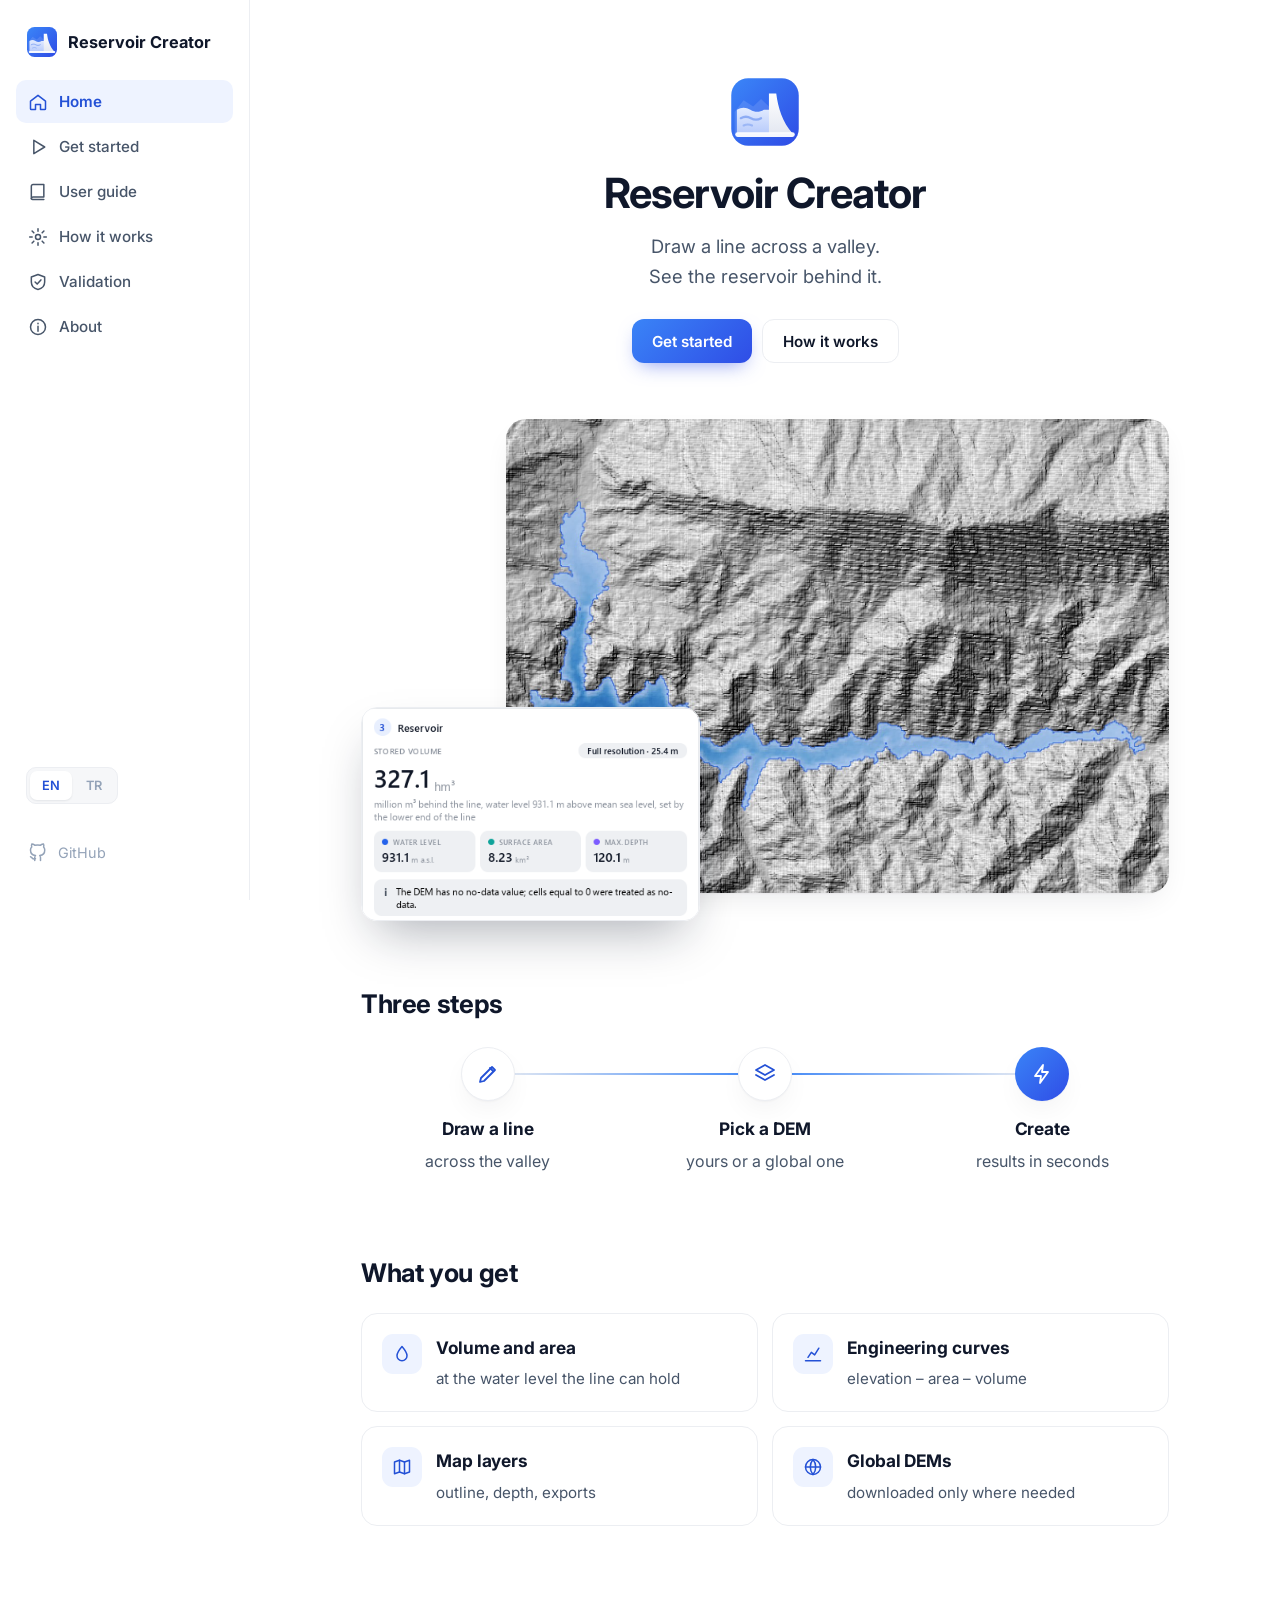
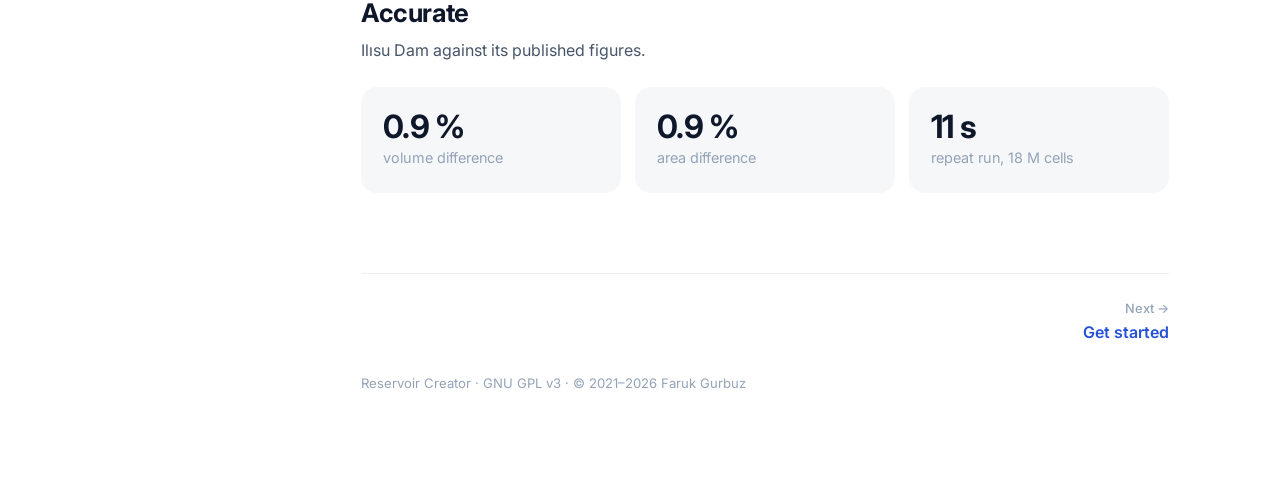
==== commit 736cafaa: "Bilingual documentation (English default, Turkish in docs/tr/) - Six Turkish pages mirroring the Eng" ====
--- a/docs/index.html
+++ b/docs/index.html
@@ -5,6 +5,8 @@
 <meta name="viewport" content="width=device-width, initial-scale=1">
 <title>Reservoir Creator</title>
 <meta name="description" content="Draw a line across a valley in QGIS and see the reservoir behind it.">
+<link rel="alternate" hreflang="en" href="index.html">
+<link rel="alternate" hreflang="tr" href="tr/index.html">
 <link rel="icon" href="assets/logo.svg" type="image/svg+xml">
 <link rel="preconnect" href="https://fonts.googleapis.com">
 <link rel="preconnect" href="https://fonts.gstatic.com" crossorigin>
@@ -16,6 +18,7 @@
 <aside class="side">
   <a class="brand" href="index.html"><img src="assets/logo.svg" alt=""><span>Reservoir Creator</span></a>
   <nav class="nav"><a href="index.html" class="active"><svg class="i" viewBox="0 0 24 24" aria-hidden="true"><path d="M3 11l9-7 9 7v9a1 1 0 0 1-1 1h-5v-6H9v6H4a1 1 0 0 1-1-1z"/></svg><span>Home</span></a><a href="getting-started.html"><svg class="i" viewBox="0 0 24 24" aria-hidden="true"><path d="M7 4l13 8-13 8z"/></svg><span>Get started</span></a><a href="guide.html"><svg class="i" viewBox="0 0 24 24" aria-hidden="true"><path d="M4 5a2 2 0 0 1 2-2h13v15H6a2 2 0 0 0-2 2z"/><path d="M4 20a2 2 0 0 0 2 1h13"/></svg><span>User guide</span></a><a href="how-it-works.html"><svg class="i" viewBox="0 0 24 24" aria-hidden="true"><circle cx="12" cy="12" r="3"/><path d="M12 2v3M12 19v3M2 12h3M19 12h3M4.9 4.9l2.1 2.1M17 17l2.1 2.1M19.1 4.9L17 7M7 17l-2.1 2.1"/></svg><span>How it works</span></a><a href="validation.html"><svg class="i" viewBox="0 0 24 24" aria-hidden="true"><path d="M12 3l8 3v6c0 5-3.5 8-8 9-4.5-1-8-4-8-9V6z"/><path d="M8.5 12l2.5 2.5 4.5-5"/></svg><span>Validation</span></a><a href="about.html"><svg class="i" viewBox="0 0 24 24" aria-hidden="true"><circle cx="12" cy="12" r="9"/><path d="M12 11v6M12 7.5v.5"/></svg><span>About</span></a></nav>
+  <div class="lang"><a href="index.html" hreflang="en" class="on">EN</a><a href="tr/index.html" hreflang="tr">TR</a></div>
   <div class="foot"><a href="https://github.com/gurbuzf/reservoir_creator"><svg class="i" viewBox="0 0 24 24" aria-hidden="true"><path d="M9 19c-4 1.5-4-2-6-2.5M15 21v-3.5a3 3 0 0 0-.9-2.4c3-.3 6-1.4 6-6.6a5 5 0 0 0-1.4-3.6 4.7 4.7 0 0 0-.1-3.6s-1.1-.3-3.7 1.4a12.7 12.7 0 0 0-6.6 0C5.7 1 4.6 1.3 4.6 1.3a4.7 4.7 0 0 0-.1 3.6A5 5 0 0 0 3 8.5c0 5.2 3 6.3 6 6.6a3 3 0 0 0-.9 2.3V21"/></svg>GitHub</a></div>
 </aside>
 <main class="page">
--- a/docs/assets/style.css
+++ b/docs/assets/style.css
@@ -191,3 +191,12 @@
 .pager a small { color: var(--muted); font-weight: 500; font-size: .8rem; }
 .pager .next { text-align: right; margin-left: auto; }
 .legal { margin-top: 28px; color: var(--muted); font-size: .82rem; }
+
+/* language switch */
+.side .lang { margin-top: auto; display: flex; gap: 2px; padding: 3px; margin-left: 10px; width: max-content;
+              background: var(--soft); border: 1px solid var(--line); border-radius: 10px; }
+.side .lang + .foot { margin-top: 6px; }
+.lang a { padding: 4px 12px; border-radius: 7px; font-size: .8rem; font-weight: 600; color: var(--muted); }
+.lang a:hover { color: var(--ink); text-decoration: none; }
+.lang a.on { background: var(--card); color: var(--tint-ink); box-shadow: 0 1px 2px rgba(15, 23, 42, .08); }
+@media (max-width: 900px) { .side .lang { margin: 0 0 0 auto; flex: none; } }
